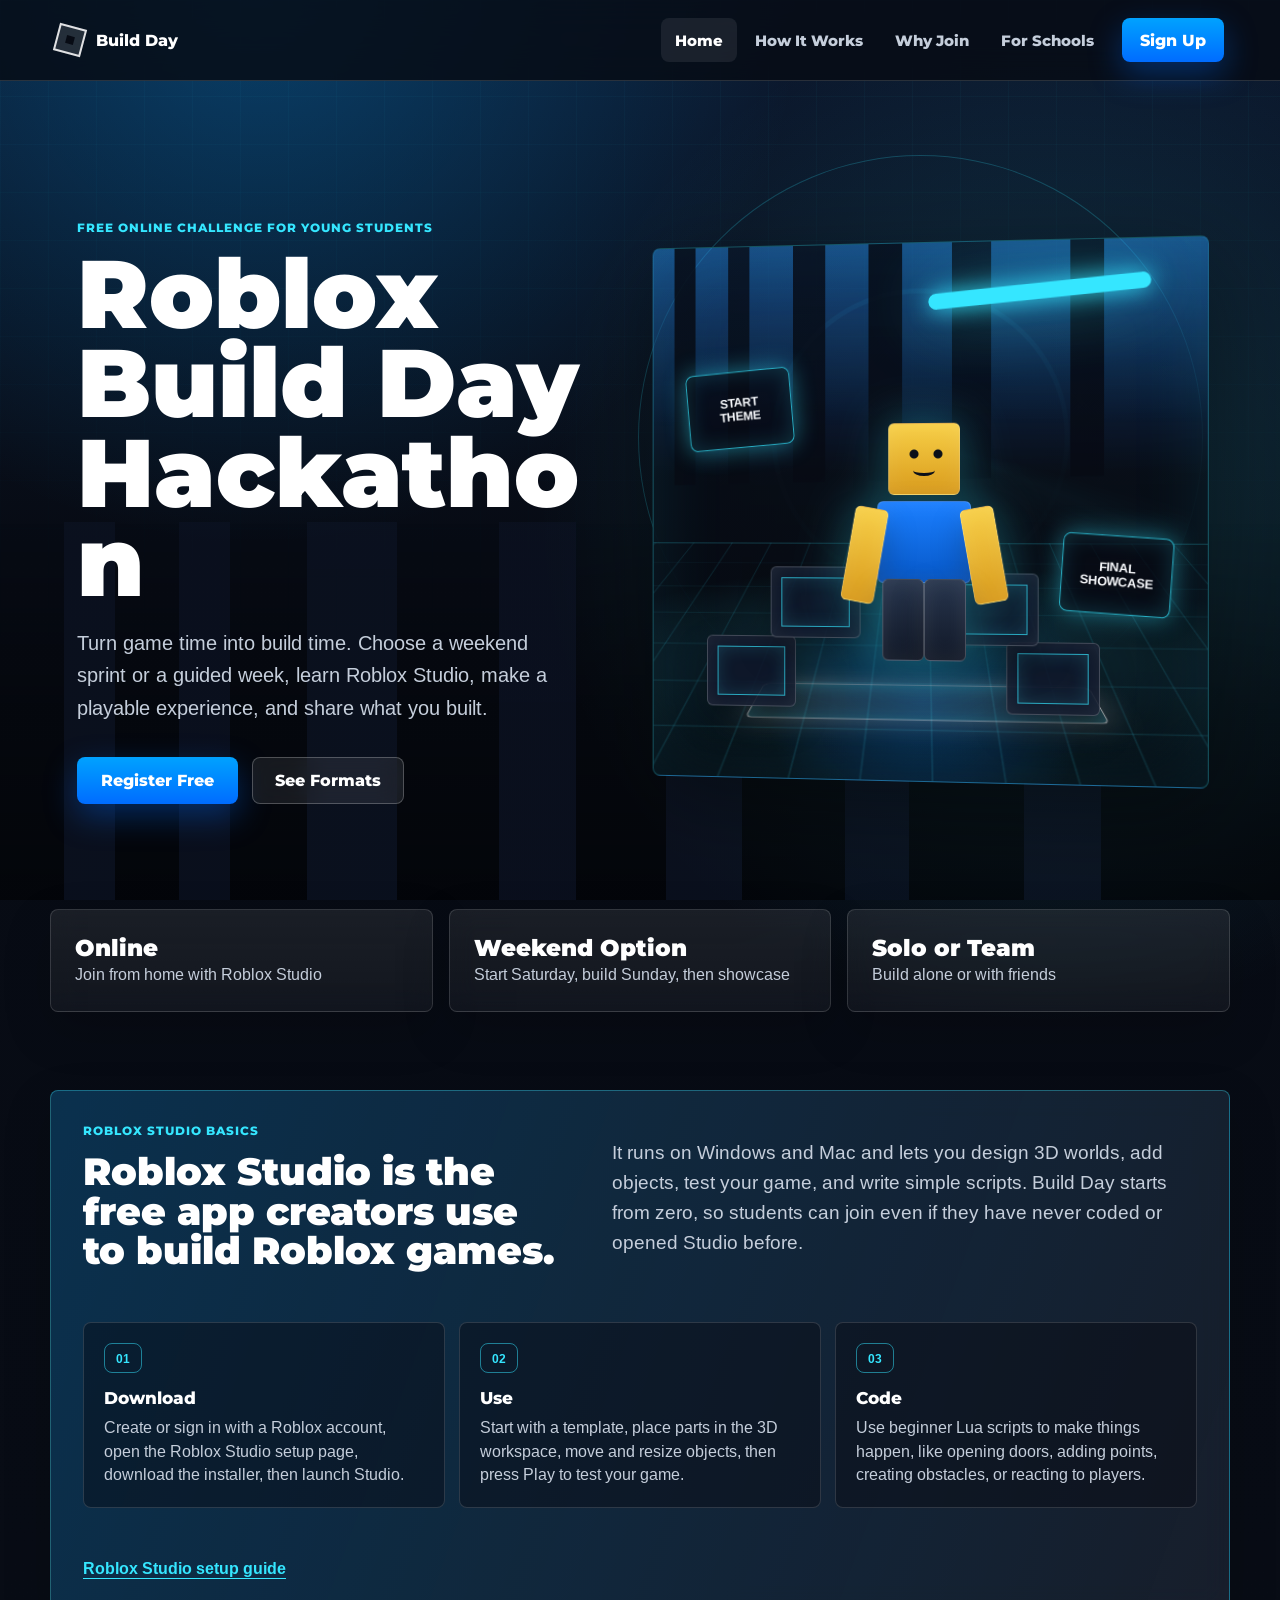
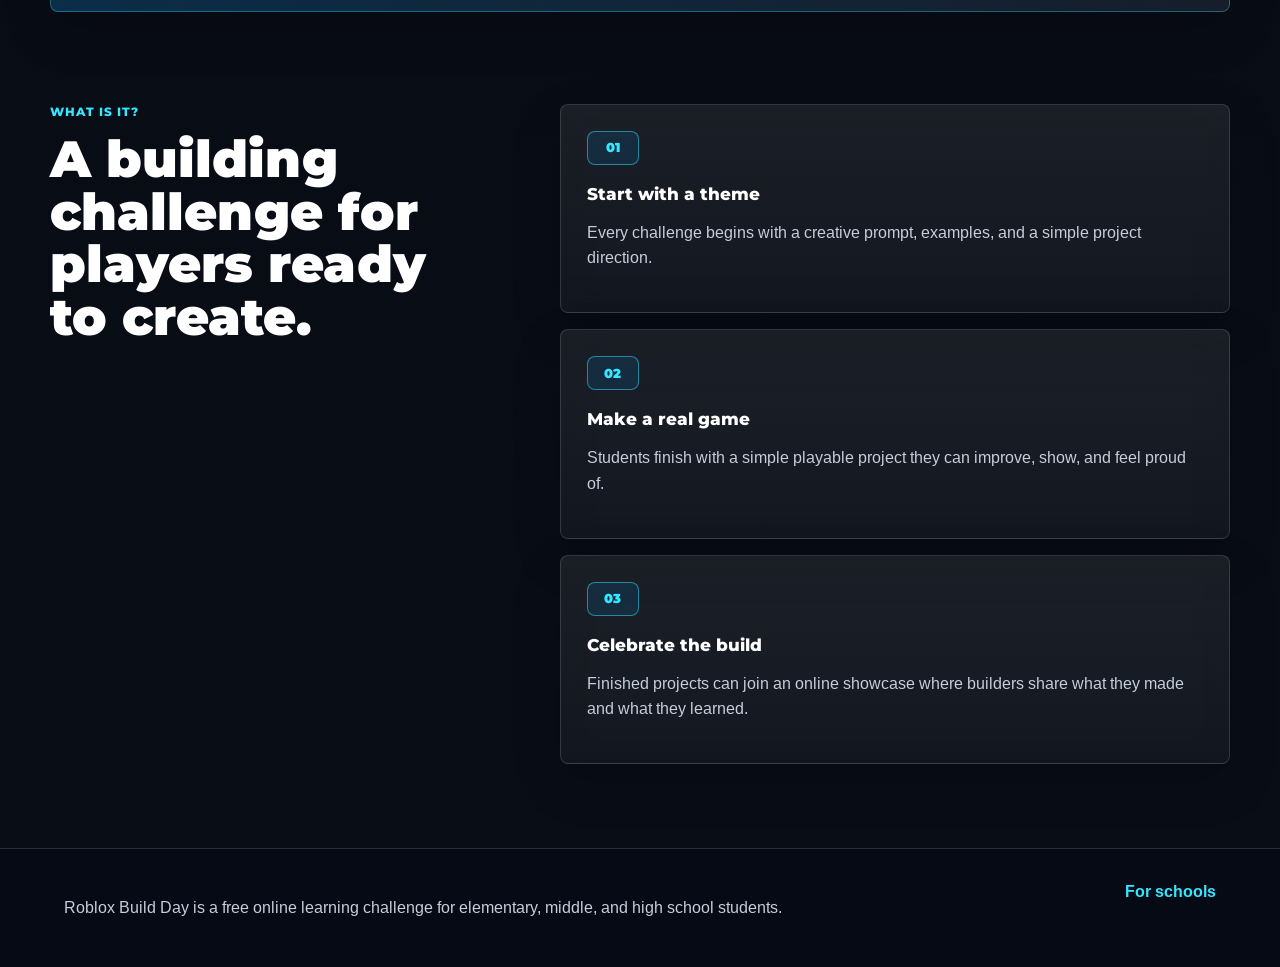
==== index.html @ d7794f64 "Build Roblox Build Day website" ====
<!DOCTYPE html>
<html lang="en">
<head>
  <meta charset="UTF-8">
  <meta name="viewport" content="width=device-width, initial-scale=1.0">
  <title>Roblox Build Day Hackathon</title>
  <meta name="description" content="Roblox Build Day is a free online hackathon where young Roblox players learn to build their own games in Roblox Studio.">
  <link rel="preconnect" href="https://fonts.googleapis.com">
  <link rel="preconnect" href="https://fonts.gstatic.com" crossorigin>
  <link href="https://fonts.googleapis.com/css2?family=Arimo:wght@400;500;700&family=Montserrat:wght@600;700;800;900&display=swap" rel="stylesheet">
  <link rel="stylesheet" href="styles.css">
</head>
<body>
  <header class="site-header">
    <a class="brand" href="index.html" aria-label="Roblox Build Day home">
      <span class="brand-mark" aria-hidden="true"></span>
      <span>Build Day</span>
    </a>
    <button class="nav-toggle" type="button" aria-expanded="false" aria-controls="site-nav">
      <span class="sr-only">Open navigation</span>
      <span></span>
      <span></span>
      <span></span>
    </button>
    <nav class="site-nav" id="site-nav" aria-label="Main navigation">
      <a href="index.html" aria-current="page">Home</a>
      <a href="how.html">How It Works</a>
      <a href="why.html">Why Join</a>
      <a href="for-schools.html">For Schools</a>
      <button class="nav-cta" type="button" data-open-register>Sign Up</button>
    </nav>
  </header>

  <main>
    <section class="hero">
      <div class="hero-copy">
        <p class="eyebrow">Free online challenge for young students</p>
        <h1>Roblox Build Day Hackathon</h1>
        <p class="hero-text">Turn game time into build time. Choose a weekend sprint or a guided week, learn Roblox Studio, make a playable experience, and share what you built.</p>
        <div class="hero-actions">
          <button class="primary-button" type="button" data-open-register>Register Free</button>
          <a class="secondary-button" href="how.html">See Formats</a>
        </div>
      </div>

      <div class="game-stage" aria-label="A colorful Roblox inspired building scene">
        <div class="sun"></div>
        <div class="floating-panel panel-one">START<br>THEME</div>
        <div class="floating-panel panel-two">FINAL<br>SHOWCASE</div>
        <div class="avatar">
          <div class="avatar-head"></div>
          <div class="avatar-body"></div>
          <div class="avatar-arm left"></div>
          <div class="avatar-arm right"></div>
          <div class="avatar-leg left"></div>
          <div class="avatar-leg right"></div>
        </div>
        <div class="block block-a"></div>
        <div class="block block-b"></div>
        <div class="block block-c"></div>
        <div class="block block-d"></div>
        <div class="build-platform"></div>
      </div>
    </section>

    <section class="info-band">
      <div class="stat">
        <strong>Online</strong>
        <span>Join from home with Roblox Studio</span>
      </div>
      <div class="stat">
        <strong>Weekend Option</strong>
        <span>Start Saturday, build Sunday, then showcase</span>
      </div>
      <div class="stat">
        <strong>Solo or Team</strong>
        <span>Build alone or with friends</span>
      </div>
    </section>

    <section class="studio-intro" id="roblox-studio">
      <div>
        <p class="eyebrow">Roblox Studio basics</p>
        <h2>Roblox Studio is the free app creators use to build Roblox games.</h2>
      </div>
      <p>It runs on Windows and Mac and lets you design 3D worlds, add objects, test your game, and write simple scripts. Build Day starts from zero, so students can join even if they have never coded or opened Studio before.</p>
      <div class="studio-steps">
        <article>
          <span>01</span>
          <h3>Download</h3>
          <p>Create or sign in with a Roblox account, open the Roblox Studio setup page, download the installer, then launch Studio.</p>
        </article>
        <article>
          <span>02</span>
          <h3>Use</h3>
          <p>Start with a template, place parts in the 3D workspace, move and resize objects, then press Play to test your game.</p>
        </article>
        <article>
          <span>03</span>
          <h3>Code</h3>
          <p>Use beginner Lua scripts to make things happen, like opening doors, adding points, creating obstacles, or reacting to players.</p>
        </article>
      </div>
      <a class="studio-link" href="https://create.roblox.com/docs/studio/setup">Roblox Studio setup guide</a>
    </section>

    <section class="section-grid">
      <div>
        <p class="eyebrow">What is it?</p>
        <h2>A building challenge for players ready to create.</h2>
      </div>
      <div class="feature-list">
        <article>
          <span class="feature-icon">01</span>
          <h3>Start with a theme</h3>
          <p>Every challenge begins with a creative prompt, examples, and a simple project direction.</p>
        </article>
        <article>
          <span class="feature-icon">02</span>
          <h3>Make a real game</h3>
          <p>Students finish with a simple playable project they can improve, show, and feel proud of.</p>
        </article>
        <article>
          <span class="feature-icon">03</span>
          <h3>Celebrate the build</h3>
          <p>Finished projects can join an online showcase where builders share what they made and what they learned.</p>
        </article>
      </div>
    </section>

  </main>

  <footer class="site-footer">
    <p>Roblox Build Day is a free online learning challenge for elementary, middle, and high school students.</p>
    <a href="for-schools.html">For schools</a>
  </footer>

  <div class="modal" id="register-modal" role="dialog" aria-modal="true" aria-labelledby="register-title" hidden>
    <div class="modal-backdrop" data-close-register></div>
    <div class="modal-card">
      <button class="modal-close" type="button" aria-label="Close registration form" data-close-register>x</button>
      <h2 id="register-title">Register for Build Day</h2>
      <p>Enter your details and we will send the challenge theme, schedule, and submission link.</p>
      <form id="register-form">
        <label for="student-name">Student name</label>
        <input id="student-name" name="student-name" type="text" autocomplete="name" required>

        <label for="student-email">Email</label>
        <input id="student-email" name="student-email" type="email" autocomplete="email" required>

        <label class="checkbox-row" for="email-updates">
          <input id="email-updates" name="email-updates" type="checkbox">
          <span>Send me email updates about Build Day.</span>
        </label>

        <button class="primary-button form-submit" type="submit">Submit Registration</button>
      </form>
      <p class="form-message" id="form-message" role="status" aria-live="polite"></p>
    </div>
  </div>

  <script src="script.js"></script>
</body>
</html>
---- styles.css ----
:root {
  --bg: #070b14;
  --bg-elevated: #101827;
  --text: #f6f8fb;
  --text-soft: #c5cedb;
  --muted: #8d9aab;
  --line: rgba(255, 255, 255, 0.14);
  --line-strong: rgba(255, 255, 255, 0.24);
  --blue: #00a2ff;
  --blue-strong: #006cff;
  --cyan: #35e6ff;
  --white: #ffffff;
  --shadow: 0 24px 90px rgba(0, 0, 0, 0.38);
  --glow: 0 0 24px rgba(53, 230, 255, 0.48);
  --max: 1180px;
}

* {
  box-sizing: border-box;
}

html {
  scroll-behavior: smooth;
}

body {
  margin: 0;
  min-height: 100vh;
  color: var(--text);
  font-family: "Builder Sans", "Arimo", Arial, sans-serif;
  background:
    radial-gradient(circle at 20% 0%, rgba(0, 162, 255, 0.28), transparent 34rem),
    radial-gradient(circle at 82% 20%, rgba(53, 230, 255, 0.16), transparent 32rem),
    linear-gradient(180deg, #0c1a31 0%, var(--bg) 34rem, #090d16 100%);
}

body::before {
  content: "";
  position: fixed;
  inset: 0;
  z-index: -2;
  pointer-events: none;
  background:
    linear-gradient(rgba(53, 230, 255, 0.035) 1px, transparent 1px),
    linear-gradient(90deg, rgba(53, 230, 255, 0.035) 1px, transparent 1px);
  background-size: 48px 48px;
  mask-image: linear-gradient(180deg, black, transparent 75%);
}

body::after {
  content: "";
  position: fixed;
  inset: auto 0 0;
  z-index: -1;
  height: 42vh;
  pointer-events: none;
  background:
    linear-gradient(90deg, transparent 0 5%, rgba(15, 23, 42, 0.95) 5% 9%, transparent 9% 14%, rgba(15, 23, 42, 0.9) 14% 18%, transparent 18% 24%, rgba(15, 23, 42, 0.96) 24% 31%, transparent 31% 39%, rgba(15, 23, 42, 0.92) 39% 45%, transparent 45% 52%, rgba(15, 23, 42, 0.95) 52% 58%, transparent 58% 66%, rgba(15, 23, 42, 0.88) 66% 71%, transparent 71% 80%, rgba(15, 23, 42, 0.94) 80% 86%, transparent 86%),
    linear-gradient(180deg, transparent 0%, rgba(0, 0, 0, 0.58) 48%, rgba(0, 0, 0, 0.92) 100%);
  opacity: 0.52;
}

body.modal-open {
  overflow: hidden;
}

a {
  color: inherit;
  text-decoration: none;
}

button,
input {
  font: inherit;
}

.brand,
.site-nav a,
.nav-cta,
.secondary-button,
.primary-button,
.eyebrow,
h1,
h2,
h3,
.stat strong,
.feature-icon,
.timeline span,
label {
  font-family: "Builder Sans", "Montserrat", "Arimo", Arial, sans-serif;
}

.site-header {
  position: sticky;
  top: 0;
  z-index: 20;
  display: flex;
  align-items: center;
  justify-content: space-between;
  gap: 24px;
  padding: 18px clamp(18px, 5vw, 56px);
  border-bottom: 1px solid var(--line);
  background: rgba(7, 11, 20, 0.82);
  backdrop-filter: blur(18px);
}

.brand {
  display: inline-flex;
  align-items: center;
  gap: 12px;
  color: var(--white);
  font-size: 1.02rem;
  font-weight: 800;
}

.brand-mark {
  position: relative;
  width: 28px;
  height: 28px;
  display: inline-block;
  border: 2px solid rgba(255, 255, 255, 0.86);
  background: rgba(255, 255, 255, 0.12);
  transform: rotate(15deg);
}

.brand-mark::after {
  content: "";
  position: absolute;
  inset: 8px;
  background: var(--bg);
}

.site-nav {
  display: flex;
  align-items: center;
  gap: 4px;
}

.site-nav a,
.nav-cta,
.secondary-button,
.primary-button {
  min-height: 44px;
  display: inline-flex;
  align-items: center;
  justify-content: center;
  border-radius: 8px;
  font-weight: 800;
}

.site-nav a {
  padding: 10px 14px;
  color: var(--text-soft);
  font-size: 0.95rem;
}

.site-nav a:hover,
.site-nav a[aria-current="page"] {
  color: var(--white);
  background: rgba(255, 255, 255, 0.08);
}

.nav-cta,
.primary-button {
  border: 0;
  color: var(--white);
  background: linear-gradient(180deg, var(--blue) 0%, var(--blue-strong) 100%);
  box-shadow: 0 12px 32px rgba(0, 108, 255, 0.34);
  cursor: pointer;
  transition: transform 160ms ease, box-shadow 160ms ease, filter 160ms ease;
}

.nav-cta {
  padding: 10px 18px;
  margin-left: 10px;
}

.primary-button {
  padding: 14px 24px;
}

.nav-cta:hover,
.primary-button:hover {
  transform: translateY(-2px);
  filter: brightness(1.07);
  box-shadow: 0 18px 42px rgba(0, 108, 255, 0.46);
}

.secondary-button {
  padding: 13px 22px;
  border: 1px solid var(--line-strong);
  color: var(--white);
  background: rgba(255, 255, 255, 0.08);
  backdrop-filter: blur(12px);
}

.secondary-button:hover {
  border-color: rgba(53, 230, 255, 0.7);
  box-shadow: var(--glow);
}

.nav-toggle {
  display: none;
  width: 46px;
  height: 46px;
  border: 1px solid var(--line-strong);
  border-radius: 8px;
  background: rgba(255, 255, 255, 0.08);
}

.nav-toggle span:not(.sr-only) {
  display: block;
  width: 20px;
  height: 2px;
  margin: 5px auto;
  background: var(--white);
}

.hero {
  position: relative;
  min-height: calc(100vh - 82px);
  display: grid;
  grid-template-columns: minmax(0, 0.95fr) minmax(320px, 1.05fr);
  align-items: center;
  gap: clamp(28px, 5vw, 76px);
  padding: clamp(52px, 8vw, 98px) clamp(18px, 6vw, 84px) 54px;
  overflow: hidden;
}

.hero::before {
  content: "";
  position: absolute;
  inset: 9% 6% auto auto;
  width: 44vw;
  height: 44vw;
  max-width: 700px;
  max-height: 700px;
  border: 1px solid rgba(53, 230, 255, 0.22);
  border-radius: 50%;
  background:
    radial-gradient(circle, transparent 0 36%, rgba(53, 230, 255, 0.1) 36.4% 37.2%, transparent 37.6%),
    conic-gradient(from 40deg, transparent 0 18%, rgba(53, 230, 255, 0.42) 20%, transparent 24% 100%);
  pointer-events: none;
}

.hero-copy {
  position: relative;
  z-index: 2;
  max-width: 750px;
}

.eyebrow {
  margin: 0 0 14px;
  color: var(--cyan);
  font-size: 0.78rem;
  font-weight: 800;
  letter-spacing: 0.08em;
  text-transform: uppercase;
}

h1,
h2,
h3,
p {
  overflow-wrap: anywhere;
}

h1 {
  margin: 0;
  max-width: 900px;
  color: var(--white);
  font-size: clamp(3.1rem, 7.5vw, 7.1rem);
  line-height: 0.93;
  font-weight: 900;
  letter-spacing: 0;
}

h2 {
  margin: 0;
  color: var(--white);
  font-size: clamp(2rem, 4vw, 4rem);
  line-height: 1.03;
  font-weight: 900;
  letter-spacing: 0;
}

h3 {
  margin: 0;
  color: var(--white);
  font-size: 1.08rem;
  font-weight: 800;
}

.hero-text,
.page-hero p,
.two-column p,
.prizes p,
.parent-band p {
  color: var(--text-soft);
  font-size: clamp(1.05rem, 2vw, 1.28rem);
  line-height: 1.6;
}

.hero-actions {
  display: flex;
  flex-wrap: wrap;
  gap: 14px;
  margin-top: 32px;
}

.game-stage {
  position: relative;
  min-height: 540px;
  border: 1px solid rgba(53, 230, 255, 0.34);
  border-radius: 8px;
  overflow: hidden;
  background:
    radial-gradient(circle at 52% 63%, rgba(53, 230, 255, 0.32), transparent 18%),
    radial-gradient(circle at 50% 85%, rgba(0, 108, 255, 0.24), transparent 30%),
    linear-gradient(180deg, rgba(29, 78, 216, 0.36) 0%, rgba(7, 11, 20, 0.92) 43%, rgba(4, 7, 13, 0.98) 100%);
  box-shadow: var(--shadow), inset 0 0 80px rgba(53, 230, 255, 0.1);
  transform: perspective(1000px) rotateY(-5deg);
}

.game-stage::before {
  content: "";
  position: absolute;
  inset: auto -14% -18%;
  height: 62%;
  border-top: 1px solid rgba(53, 230, 255, 0.35);
  background:
    linear-gradient(rgba(53, 230, 255, 0.12) 1px, transparent 1px),
    linear-gradient(90deg, rgba(53, 230, 255, 0.12) 1px, transparent 1px),
    radial-gradient(ellipse at center, rgba(53, 230, 255, 0.2), transparent 54%);
  background-size: 40px 40px, 40px 40px, auto;
  transform: perspective(540px) rotateX(62deg);
  transform-origin: top center;
}

.game-stage::after {
  content: "";
  position: absolute;
  inset: 0;
  background:
    linear-gradient(90deg, transparent 0 4%, rgba(7, 11, 20, 0.9) 4% 8%, transparent 8% 14%, rgba(7, 11, 20, 0.84) 14% 18%, transparent 18% 26%, rgba(7, 11, 20, 0.86) 26% 32%, transparent 32% 40%, rgba(7, 11, 20, 0.9) 40% 46%, transparent 46% 55%, rgba(7, 11, 20, 0.82) 55% 62%, transparent 62% 76%, rgba(7, 11, 20, 0.9) 76% 82%, transparent 82%),
    linear-gradient(180deg, rgba(53, 230, 255, 0.16), transparent 35%);
  clip-path: polygon(0 0, 100% 0, 100% 43%, 0 45%);
  opacity: 0.95;
}

.sun {
  position: absolute;
  z-index: 1;
  top: 42px;
  right: 54px;
  width: 220px;
  height: 16px;
  border-radius: 999px;
  background: var(--cyan);
  box-shadow: 0 0 22px var(--cyan), 0 0 70px rgba(53, 230, 255, 0.72);
  transform: rotate(-5deg);
}

.floating-panel {
  position: absolute;
  z-index: 5;
  display: grid;
  place-items: center;
  width: 108px;
  height: 78px;
  border: 1px solid rgba(53, 230, 255, 0.75);
  border-radius: 8px;
  color: var(--text);
  font-size: 0.78rem;
  font-weight: 900;
  line-height: 1.12;
  text-align: center;
  background: rgba(7, 11, 20, 0.72);
  box-shadow: inset 0 0 22px rgba(53, 230, 255, 0.18), var(--glow);
}

.panel-one {
  top: 126px;
  left: 36px;
  transform: rotate(-5deg);
}

.panel-two {
  right: 34px;
  bottom: 168px;
  transform: rotate(4deg);
}

.avatar {
  position: absolute;
  z-index: 6;
  left: 50%;
  bottom: 118px;
  width: 154px;
  height: 240px;
  transform: translateX(-50%);
  filter: drop-shadow(0 0 22px rgba(53, 230, 255, 0.35));
}

.avatar-head,
.avatar-body,
.avatar-arm,
.avatar-leg,
.block,
.build-platform {
  position: absolute;
  border: 1px solid rgba(255, 255, 255, 0.22);
  border-radius: 6px;
  box-shadow: inset 0 0 22px rgba(255, 255, 255, 0.08), 0 16px 34px rgba(0, 0, 0, 0.28);
}

.avatar-head {
  top: 0;
  left: 41px;
  width: 72px;
  height: 72px;
  background:
    radial-gradient(circle at 25px 30px, #0a0f19 0 4px, transparent 5px),
    radial-gradient(circle at 49px 30px, #0a0f19 0 4px, transparent 5px),
    linear-gradient(180deg, #f7cf47, #d99b1c);
}

.avatar-head::after {
  content: "";
  position: absolute;
  left: 24px;
  bottom: 18px;
  width: 22px;
  height: 8px;
  border-bottom: 3px solid #0a0f19;
  border-radius: 50%;
}

.avatar-body {
  top: 78px;
  left: 30px;
  width: 94px;
  height: 82px;
  background: linear-gradient(180deg, #1b7fff, #0758c8);
}

.avatar-arm {
  top: 84px;
  width: 34px;
  height: 96px;
  background: linear-gradient(180deg, #f7cf47, #d99b1c);
}

.avatar-arm.left {
  left: 0;
  transform: rotate(10deg);
}

.avatar-arm.right {
  right: 0;
  transform: rotate(-10deg);
}

.avatar-leg {
  top: 156px;
  width: 42px;
  height: 82px;
  background: linear-gradient(180deg, #27354d, #111827);
}

.avatar-leg.left {
  left: 35px;
}

.avatar-leg.right {
  right: 35px;
}

.block {
  z-index: 4;
  width: 92px;
  height: 72px;
  background: rgba(15, 23, 42, 0.9);
}

.block::after {
  content: "";
  position: absolute;
  inset: 10px;
  border: 1px solid rgba(53, 230, 255, 0.7);
  box-shadow: inset 0 0 18px rgba(53, 230, 255, 0.16);
}

.block-a {
  left: 56px;
  bottom: 72px;
}

.block-b {
  left: 122px;
  bottom: 142px;
}

.block-c {
  right: 104px;
  bottom: 68px;
}

.block-d {
  right: 164px;
  bottom: 136px;
}

.build-platform {
  z-index: 3;
  left: 19%;
  right: 19%;
  bottom: 52px;
  height: 54px;
  border-color: rgba(255, 255, 255, 0.62);
  background: rgba(255, 255, 255, 0.08);
  box-shadow: inset 0 0 24px rgba(53, 230, 255, 0.22), 0 0 34px rgba(255, 255, 255, 0.24);
  transform: perspective(360px) rotateX(50deg);
}

.info-band,
.section-grid,
.two-column,
.learn-grid,
.prizes,
.parent-band,
.cta-strip,
.studio-intro,
.beginner-note,
.timeline,
.page-hero {
  width: min(var(--max), calc(100% - 36px));
  margin: 0 auto;
}

.info-band {
  display: grid;
  grid-template-columns: repeat(3, 1fr);
  gap: 16px;
  padding: 10px 0 78px;
}

.stat,
.feature-list article,
.timeline article,
.requirements,
.learn-grid article,
.prize-list article {
  border: 1px solid var(--line);
  border-radius: 8px;
  background: linear-gradient(180deg, rgba(255, 255, 255, 0.08), rgba(255, 255, 255, 0.045));
  box-shadow: 0 18px 48px rgba(0, 0, 0, 0.18);
  backdrop-filter: blur(14px);
}

.stat {
  padding: 24px;
}

.stat strong {
  display: block;
  color: var(--white);
  font-size: 1.42rem;
  font-weight: 900;
}

.stat span,
.feature-list p,
.timeline p,
.requirements li,
.learn-grid p,
.prize-list p,
.site-footer,
.form-message,
.modal-card p {
  color: var(--text-soft);
  line-height: 1.58;
}

.section-grid {
  display: grid;
  grid-template-columns: 0.8fr 1.2fr;
  gap: clamp(28px, 5vw, 70px);
  padding: 84px 0;
}

.studio-intro,
.beginner-note {
  display: grid;
  grid-template-columns: minmax(0, 0.9fr) minmax(280px, 1.1fr);
  gap: clamp(22px, 4vw, 52px);
  align-items: center;
  padding: 32px;
  border: 1px solid rgba(53, 230, 255, 0.34);
  border-radius: 8px;
  background:
    linear-gradient(110deg, rgba(0, 162, 255, 0.2), rgba(255, 255, 255, 0.045)),
    rgba(16, 24, 39, 0.74);
  box-shadow: 0 18px 48px rgba(0, 0, 0, 0.18);
  backdrop-filter: blur(14px);
}

.studio-intro {
  margin-bottom: 8px;
}

.studio-intro .studio-steps,
.studio-intro .studio-link {
  grid-column: 1 / -1;
}

.studio-steps {
  display: grid;
  grid-template-columns: repeat(3, minmax(0, 1fr));
  gap: 14px;
}

.studio-steps article {
  min-height: 168px;
  padding: 20px;
  border: 1px solid var(--line);
  border-radius: 8px;
  background: rgba(7, 11, 20, 0.44);
}

.studio-steps span {
  display: inline-flex;
  align-items: center;
  justify-content: center;
  min-width: 38px;
  height: 30px;
  margin-bottom: 14px;
  border: 1px solid rgba(53, 230, 255, 0.5);
  border-radius: 8px;
  color: var(--cyan);
  font-size: 0.78rem;
  font-weight: 900;
}

.studio-steps h3 {
  margin-bottom: 8px;
}

.studio-steps p {
  margin: 0;
  color: var(--text-soft);
  font-size: 0.98rem;
  line-height: 1.5;
}

.studio-link {
  width: fit-content;
  color: var(--cyan);
  font-weight: 900;
  text-decoration: underline;
  text-underline-offset: 4px;
}

.beginner-note {
  margin-bottom: 24px;
}

.studio-intro h2,
.beginner-note h2 {
  font-size: clamp(1.75rem, 3vw, 3rem);
}

.studio-intro > p,
.beginner-note p:last-child {
  margin: 0;
  color: var(--text-soft);
  font-size: clamp(1rem, 1.5vw, 1.16rem);
  line-height: 1.62;
}

.confidence-note {
  margin-bottom: 28px;
}

.confidence-note p {
  margin: 0;
  color: var(--text-soft);
  font-size: clamp(1rem, 1.5vw, 1.16rem);
  line-height: 1.62;
}

.confidence-list {
  display: grid;
  gap: 10px;
  margin: 18px 0 0;
  padding: 0;
  list-style: none;
}

.confidence-list li {
  position: relative;
  padding-left: 24px;
  color: var(--text-soft);
  line-height: 1.5;
}

.confidence-list li::before {
  content: "";
  position: absolute;
  top: 0.55em;
  left: 0;
  width: 9px;
  height: 9px;
  border-radius: 50%;
  background: var(--cyan);
  box-shadow: var(--glow);
}

.feature-list {
  display: grid;
  gap: 16px;
}

.feature-list article,
.learn-grid article {
  padding: 26px;
}

.feature-icon {
  display: inline-flex;
  align-items: center;
  justify-content: center;
  min-width: 52px;
  height: 34px;
  margin-bottom: 18px;
  padding: 0 12px;
  border: 1px solid rgba(53, 230, 255, 0.5);
  border-radius: 8px;
  color: var(--cyan);
  background: rgba(0, 162, 255, 0.12);
  font-size: 0.8rem;
  font-weight: 900;
}

.cta-strip {
  display: flex;
  align-items: center;
  justify-content: space-between;
  gap: 24px;
  margin-bottom: 78px;
  padding: 34px;
  border: 1px solid rgba(53, 230, 255, 0.38);
  border-radius: 8px;
  background:
    linear-gradient(100deg, rgba(0, 108, 255, 0.42), rgba(53, 230, 255, 0.11)),
    rgba(16, 24, 39, 0.82);
  box-shadow: var(--shadow), inset 0 0 42px rgba(53, 230, 255, 0.08);
}

.page-hero {
  position: relative;
  padding: clamp(58px, 9vw, 108px) 0 42px;
}

.page-hero.compact {
  max-width: 1000px;
}

.page-hero h1 {
  font-size: clamp(2.8rem, 6.5vw, 6.5rem);
}

.prize-hero::after {
  content: "";
  display: block;
  width: min(520px, 100%);
  height: 2px;
  margin-top: 30px;
  background: linear-gradient(90deg, transparent, var(--cyan), var(--blue), transparent);
  box-shadow: var(--glow);
}

.timeline {
  display: grid;
  grid-template-columns: repeat(5, minmax(0, 1fr));
  gap: 10px;
  padding: 22px 0 78px;
}

.timeline article {
  display: flex;
  min-height: 190px;
  flex-direction: column;
  align-items: center;
  justify-content: flex-start;
  gap: 12px;
  padding: 16px 14px;
  text-align: center;
}

.timeline span {
  display: inline-flex;
  align-items: center;
  justify-content: center;
  width: fit-content;
  min-height: 34px;
  padding: 0 12px;
  border: 1px solid rgba(53, 230, 255, 0.52);
  border-radius: 8px;
  color: var(--white);
  background: rgba(0, 162, 255, 0.18);
  font-size: 0.78rem;
  font-weight: 900;
}

.timeline h2 {
  font-size: clamp(1rem, 1.15vw, 1.2rem);
  line-height: 1.15;
}

.timeline p {
  margin: 0;
  font-size: 0.88rem;
  line-height: 1.48;
}

.two-column,
.prizes,
.parent-band {
  display: grid;
  grid-template-columns: 1fr 1fr;
  gap: clamp(28px, 5vw, 70px);
  align-items: start;
  padding: 78px 0;
}

.requirements {
  padding: 28px;
  border-color: rgba(53, 230, 255, 0.32);
}

.requirements ul {
  margin: 18px 0 0;
  padding-left: 22px;
}

.requirements li + li {
  margin-top: 10px;
}

.learn-grid {
  display: grid;
  grid-template-columns: repeat(3, 1fr);
  gap: 16px;
  padding: 22px 0 78px;
}

.prize-list {
  display: grid;
  gap: 16px;
}

.prize-list article {
  padding: 24px;
}

.school-hero,
.school-value-grid,
.school-section {
  width: min(var(--max), calc(100% - 36px));
  margin: 0 auto;
}

.school-hero {
  display: grid;
  grid-template-columns: minmax(0, 1.05fr) minmax(320px, 0.95fr);
  gap: clamp(28px, 5vw, 70px);
  align-items: center;
  padding: clamp(58px, 9vw, 108px) 0 54px;
}

.school-hero-copy {
  max-width: 780px;
}

.school-hero-copy p:not(.eyebrow),
.school-overview p,
.school-section p {
  color: var(--text-soft);
  font-size: clamp(1.02rem, 1.7vw, 1.22rem);
  line-height: 1.62;
}

.school-overview {
  padding: 28px;
  border: 1px solid rgba(53, 230, 255, 0.34);
  border-radius: 8px;
  background:
    linear-gradient(120deg, rgba(0, 162, 255, 0.22), rgba(255, 255, 255, 0.045)),
    rgba(16, 24, 39, 0.82);
  box-shadow: var(--shadow);
  backdrop-filter: blur(14px);
}

.school-overview h2,
.school-section h2 {
  font-size: clamp(1.9rem, 3.6vw, 3.8rem);
}

.school-proof-grid {
  display: grid;
  grid-template-columns: repeat(2, minmax(0, 1fr));
  gap: 12px;
  margin-top: 22px;
}

.school-proof-grid article,
.school-value-grid article,
.lesson-grid article {
  border: 1px solid var(--line);
  border-radius: 8px;
  background: linear-gradient(180deg, rgba(255, 255, 255, 0.08), rgba(255, 255, 255, 0.045));
  box-shadow: 0 18px 48px rgba(0, 0, 0, 0.18);
  backdrop-filter: blur(14px);
}

.school-proof-grid article {
  min-height: 116px;
  padding: 18px;
}

.school-proof-grid strong {
  display: block;
  margin-bottom: 8px;
  color: var(--white);
  font-size: 1.08rem;
}

.school-proof-grid span {
  color: var(--text-soft);
  line-height: 1.45;
}

.school-value-grid {
  display: grid;
  grid-template-columns: repeat(3, minmax(0, 1fr));
  gap: 16px;
  padding: 22px 0 76px;
}

.school-value-grid article {
  padding: 26px;
}

.school-value-grid h2 {
  font-size: clamp(1.5rem, 2.4vw, 2.55rem);
}

.school-value-grid p,
.lesson-grid p,
.school-schedule p {
  margin: 0;
  color: var(--text-soft);
  line-height: 1.56;
}

.school-section {
  padding: 78px 0;
  border-top: 1px solid var(--line);
}

.school-section.split {
  display: grid;
  grid-template-columns: minmax(0, 0.85fr) minmax(320px, 1.15fr);
  gap: clamp(28px, 5vw, 70px);
  align-items: start;
}

.school-schedule {
  display: grid;
  gap: 12px;
}

.school-schedule article {
  display: grid;
  grid-template-columns: 126px minmax(0, 1fr);
  gap: 16px;
  align-items: start;
  padding: 18px;
  border: 1px solid var(--line);
  border-radius: 8px;
  background: rgba(255, 255, 255, 0.055);
  box-shadow: 0 18px 48px rgba(0, 0, 0, 0.14);
}

.school-schedule span {
  color: var(--cyan);
  font-family: "Builder Sans", "Montserrat", "Arimo", Arial, sans-serif;
  font-size: 0.86rem;
  font-weight: 900;
}

.school-schedule h3 {
  margin-bottom: 6px;
}

.lesson-grid {
  display: grid;
  grid-template-columns: repeat(4, minmax(0, 1fr));
  gap: 14px;
  margin-top: 24px;
}

.lesson-grid article {
  min-height: 188px;
  padding: 22px;
}

.school-checklist {
  display: grid;
  gap: 12px;
  margin: 22px 0 0;
  padding: 0;
  list-style: none;
}

.school-checklist li {
  position: relative;
  padding-left: 26px;
  color: var(--text-soft);
  line-height: 1.5;
}

.school-checklist li::before {
  content: "";
  position: absolute;
  top: 0.54em;
  left: 0;
  width: 9px;
  height: 9px;
  border-radius: 50%;
  background: var(--cyan);
  box-shadow: var(--glow);
}

.school-inquiry {
  display: grid;
  grid-template-columns: minmax(0, 0.9fr) minmax(320px, 0.8fr);
  gap: clamp(28px, 5vw, 70px);
  align-items: start;
  margin-bottom: 76px;
  padding: 34px;
  border: 1px solid rgba(53, 230, 255, 0.38);
  border-radius: 8px;
  background:
    linear-gradient(100deg, rgba(0, 108, 255, 0.36), rgba(53, 230, 255, 0.1)),
    rgba(16, 24, 39, 0.82);
  box-shadow: var(--shadow), inset 0 0 42px rgba(53, 230, 255, 0.08);
}

.school-form {
  margin-top: 0;
}

.parent-band {
  align-items: center;
  border-top: 1px solid var(--line);
  border-bottom: 1px solid var(--line);
}

.site-footer {
  display: flex;
  justify-content: space-between;
  gap: 18px;
  padding: 30px clamp(18px, 5vw, 64px);
  border-top: 1px solid var(--line);
  background: rgba(7, 11, 20, 0.8);
}

.site-footer a {
  color: var(--cyan);
  font-weight: 900;
}

.modal[hidden] {
  display: none;
}

.modal {
  position: fixed;
  inset: 0;
  z-index: 50;
  display: grid;
  place-items: center;
  padding: 18px;
}

.modal-backdrop {
  position: absolute;
  inset: 0;
  background: rgba(0, 0, 0, 0.76);
  backdrop-filter: blur(10px);
}

.modal-card {
  position: relative;
  z-index: 1;
  width: min(520px, 100%);
  max-height: calc(100vh - 36px);
  overflow: auto;
  padding: 30px;
  border: 1px solid rgba(53, 230, 255, 0.42);
  border-radius: 8px;
  background: #111827;
  box-shadow: var(--shadow), var(--glow);
}

.modal-card h2 {
  padding-right: 40px;
  font-size: clamp(1.8rem, 6vw, 3rem);
}

.modal-close {
  position: absolute;
  top: 18px;
  right: 18px;
  width: 38px;
  height: 38px;
  border: 1px solid var(--line-strong);
  border-radius: 8px;
  color: var(--white);
  background: rgba(255, 255, 255, 0.08);
  font-weight: 900;
  cursor: pointer;
}

form {
  display: grid;
  gap: 10px;
  margin-top: 20px;
}

label {
  color: var(--text);
  font-weight: 800;
}

input[type="text"],
input[type="email"],
textarea {
  width: 100%;
  min-height: 48px;
  padding: 10px 12px;
  border: 1px solid var(--line-strong);
  border-radius: 8px;
  color: var(--text);
  background: rgba(255, 255, 255, 0.07);
}

textarea {
  min-height: 112px;
  resize: vertical;
}

input:focus,
button:focus-visible,
a:focus-visible {
  outline: 3px solid var(--cyan);
  outline-offset: 3px;
}

.checkbox-row {
  display: flex;
  align-items: flex-start;
  gap: 10px;
  margin: 8px 0;
  color: var(--text-soft);
  font-weight: 700;
}

.checkbox-row input {
  width: 22px;
  height: 22px;
  flex: 0 0 auto;
  accent-color: var(--blue);
}

.form-submit {
  margin-top: 8px;
}

.sr-only {
  position: absolute;
  width: 1px;
  height: 1px;
  padding: 0;
  margin: -1px;
  overflow: hidden;
  clip: rect(0, 0, 0, 0);
  white-space: nowrap;
  border: 0;
}

@media (max-width: 900px) {
  .hero,
  .section-grid,
  .studio-intro,
  .beginner-note,
  .two-column,
  .prizes,
  .parent-band,
  .school-hero,
  .school-section.split,
  .school-inquiry {
    grid-template-columns: 1fr;
  }

  .hero {
    min-height: auto;
  }

  .game-stage {
    min-height: 450px;
    transform: none;
  }

  .info-band,
  .learn-grid,
  .timeline,
  .studio-steps,
  .school-value-grid,
  .school-proof-grid,
  .lesson-grid {
    grid-template-columns: 1fr;
  }

  .timeline article {
    min-height: auto;
  }

  .school-schedule article {
    grid-template-columns: 1fr;
  }

  .cta-strip {
    align-items: flex-start;
    flex-direction: column;
  }
}

@media (max-width: 720px) {
  .site-header {
    align-items: center;
  }

  .nav-toggle {
    display: block;
  }

  .site-nav {
    position: absolute;
    top: 70px;
    right: 18px;
    left: 18px;
    display: none;
    align-items: stretch;
    flex-direction: column;
    padding: 14px;
    border: 1px solid var(--line-strong);
    border-radius: 8px;
    background: rgba(7, 11, 20, 0.96);
    box-shadow: var(--shadow);
  }

  .site-nav.is-open {
    display: flex;
  }

  .site-nav a,
  .nav-cta {
    justify-content: flex-start;
    margin-left: 0;
    width: 100%;
  }

  h1 {
    font-size: clamp(2.7rem, 15vw, 4.25rem);
  }

  h2 {
    font-size: clamp(1.8rem, 10vw, 3rem);
  }

  .game-stage {
    min-height: 380px;
  }

  .sun {
    right: 22px;
    width: 150px;
  }

  .avatar {
    bottom: 82px;
    transform: translateX(-50%) scale(0.75);
    transform-origin: bottom center;
  }

  .floating-panel {
    width: 86px;
    height: 64px;
    font-size: 0.72rem;
  }

  .block {
    width: 72px;
    height: 58px;
  }

  .block-b,
  .block-d {
    bottom: 118px;
  }

  .site-footer {
    flex-direction: column;
  }
}
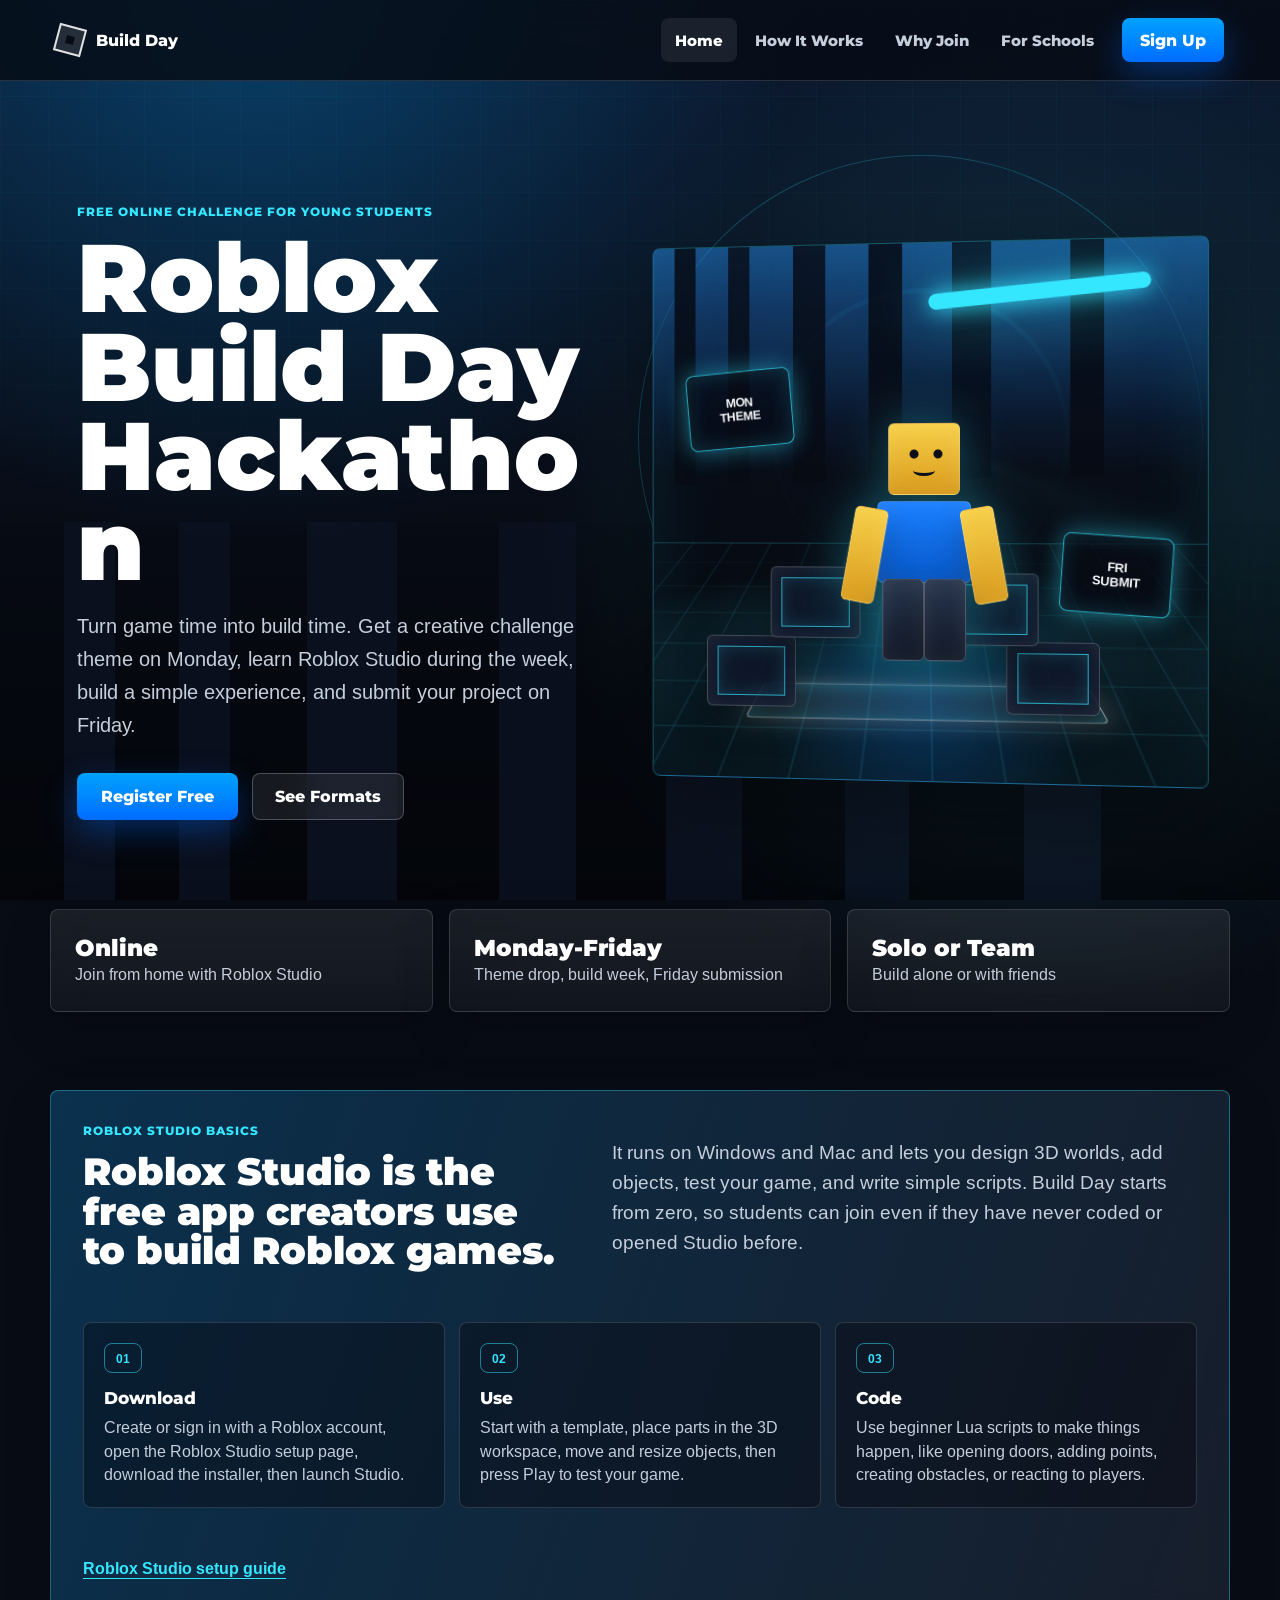
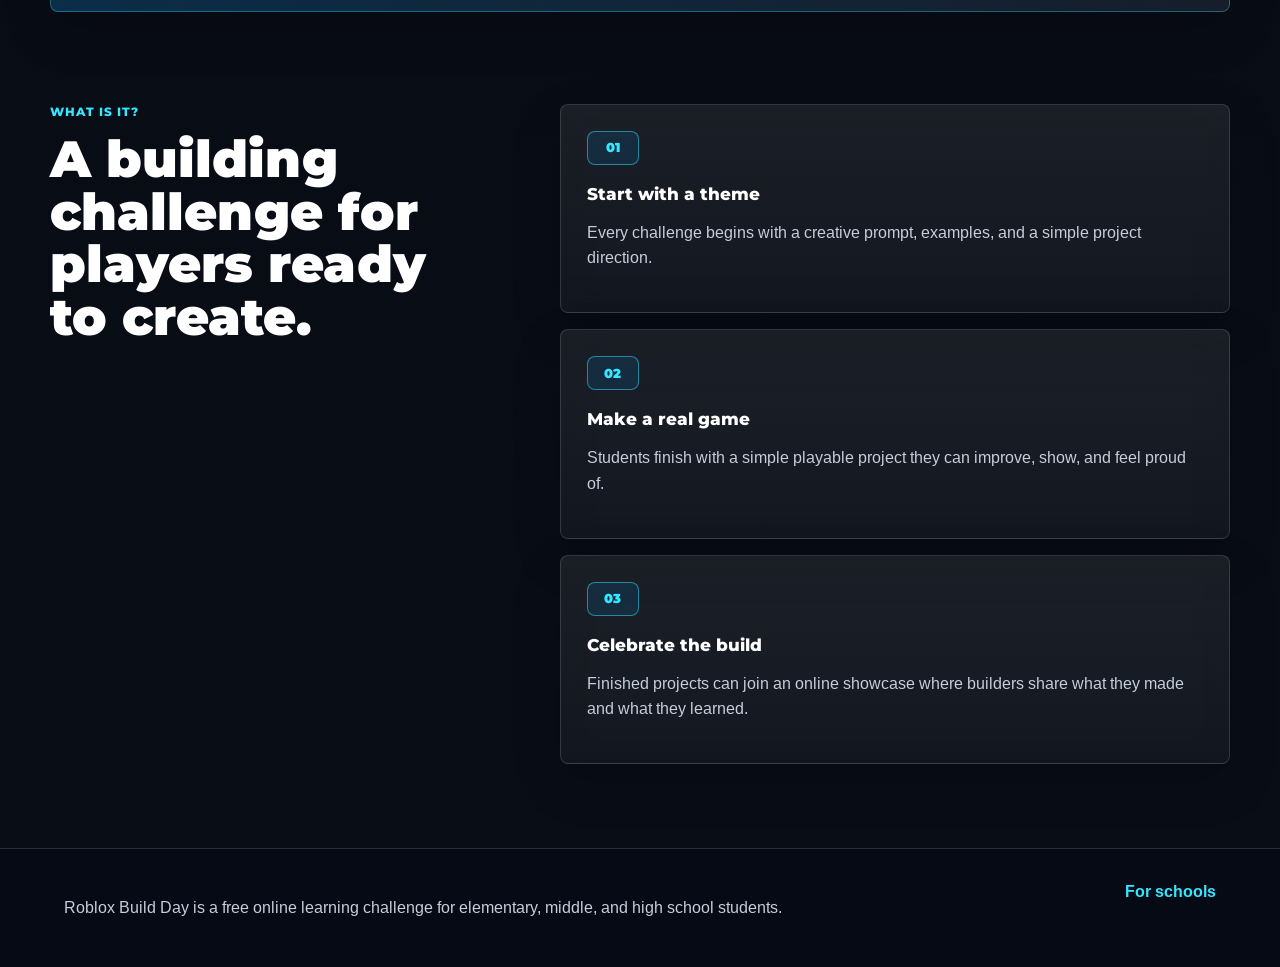
==== commit 93106a33: "Clarify schedules and school formats" ====
--- a/index.html
+++ b/index.html
@@ -36,7 +36,7 @@
       <div class="hero-copy">
         <p class="eyebrow">Free online challenge for young students</p>
         <h1>Roblox Build Day Hackathon</h1>
-        <p class="hero-text">Turn game time into build time. Choose a weekend sprint or a guided week, learn Roblox Studio, make a playable experience, and share what you built.</p>
+        <p class="hero-text">Turn game time into build time. Get a creative challenge theme on Monday, learn Roblox Studio during the week, build a simple experience, and submit your project on Friday.</p>
         <div class="hero-actions">
           <button class="primary-button" type="button" data-open-register>Register Free</button>
           <a class="secondary-button" href="how.html">See Formats</a>
@@ -45,8 +45,8 @@
 
       <div class="game-stage" aria-label="A colorful Roblox inspired building scene">
         <div class="sun"></div>
-        <div class="floating-panel panel-one">START<br>THEME</div>
-        <div class="floating-panel panel-two">FINAL<br>SHOWCASE</div>
+        <div class="floating-panel panel-one">MON<br>THEME</div>
+        <div class="floating-panel panel-two">FRI<br>SUBMIT</div>
         <div class="avatar">
           <div class="avatar-head"></div>
           <div class="avatar-body"></div>
@@ -69,8 +69,8 @@
         <span>Join from home with Roblox Studio</span>
       </div>
       <div class="stat">
-        <strong>Weekend Option</strong>
-        <span>Start Saturday, build Sunday, then showcase</span>
+        <strong>Monday-Friday</strong>
+        <span>Theme drop, build week, Friday submission</span>
       </div>
       <div class="stat">
         <strong>Solo or Team</strong>
--- a/styles.css
+++ b/styles.css
@@ -981,6 +981,64 @@
   gap: 12px;
 }
 
+.schedule-tabs {
+  display: grid;
+  gap: 18px;
+  margin-top: 26px;
+}
+
+.schedule-tab-list {
+  display: flex;
+  flex-wrap: wrap;
+  gap: 10px;
+  padding: 8px;
+  border: 1px solid var(--line);
+  border-radius: 8px;
+  background: rgba(255, 255, 255, 0.055);
+}
+
+.schedule-tab {
+  min-height: 42px;
+  flex: 1 1 180px;
+  border: 1px solid transparent;
+  border-radius: 8px;
+  color: var(--text-soft);
+  background: transparent;
+  cursor: pointer;
+  font-family: "Builder Sans", "Montserrat", "Arimo", Arial, sans-serif;
+  font-weight: 900;
+}
+
+.schedule-tab:hover,
+.schedule-tab.is-active {
+  color: var(--white);
+  border-color: rgba(53, 230, 255, 0.42);
+  background: rgba(0, 162, 255, 0.16);
+}
+
+.schedule-format {
+  display: flex;
+  flex-direction: column;
+  gap: 18px;
+  padding: 22px;
+  border: 1px solid var(--line);
+  border-radius: 8px;
+  background: linear-gradient(180deg, rgba(255, 255, 255, 0.08), rgba(255, 255, 255, 0.045));
+  box-shadow: 0 18px 48px rgba(0, 0, 0, 0.18);
+  backdrop-filter: blur(14px);
+}
+
+.schedule-format[hidden] {
+  display: none;
+}
+
+.schedule-format-header p:last-child {
+  margin: 0;
+  color: var(--text-soft);
+  font-size: 0.98rem;
+  line-height: 1.5;
+}
+
 .school-schedule article {
   display: grid;
   grid-template-columns: 126px minmax(0, 1fr);
@@ -993,6 +1051,16 @@
   box-shadow: 0 18px 48px rgba(0, 0, 0, 0.14);
 }
 
+.school-schedule.compact {
+  gap: 10px;
+}
+
+.school-schedule.compact article {
+  grid-template-columns: 84px minmax(0, 1fr);
+  gap: 12px;
+  padding: 14px;
+}
+
 .school-schedule span {
   color: var(--cyan);
   font-family: "Builder Sans", "Montserrat", "Arimo", Arial, sans-serif;
@@ -1000,8 +1068,15 @@
   font-weight: 900;
 }
 
-.school-schedule h3 {
+.school-schedule h3,
+.school-schedule h4 {
   margin-bottom: 6px;
+}
+
+.school-schedule h4 {
+  color: var(--white);
+  font-family: "Builder Sans", "Montserrat", "Arimo", Arial, sans-serif;
+  font-size: 1rem;
 }
 
 .lesson-grid {
@@ -1238,7 +1313,8 @@
     min-height: auto;
   }
 
-  .school-schedule article {
+  .school-schedule article,
+  .school-schedule.compact article {
     grid-template-columns: 1fr;
   }
 
